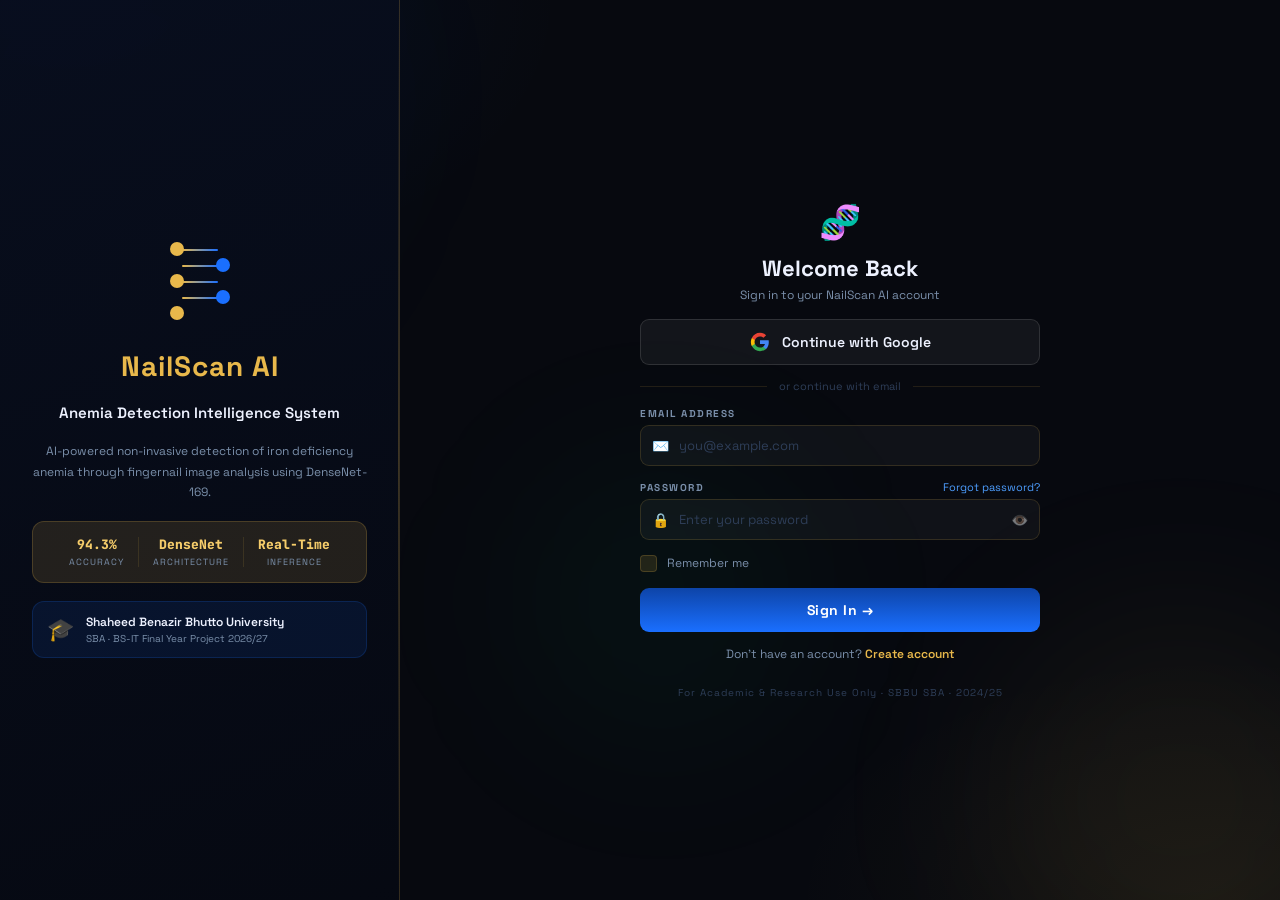
==== login.html @ ba2dc11e "Initial commit: NailScan AI with image validation system" ====
<!DOCTYPE html>
<html lang="en">
<head>
  <meta charset="UTF-8" />
  <meta name="viewport" content="width=device-width, initial-scale=1.0" />
  <title>NailScan AI | Login</title>
  <link rel="stylesheet" href="login.css" />
  <link href="https://fonts.googleapis.com/css2?family=Space+Grotesk:wght@300;400;500;600;700&family=JetBrains+Mono:wght@400;600&display=swap" rel="stylesheet" />
</head>
<body>

  <div class="bg-blob blob1"></div>
  <div class="bg-blob blob2"></div>
  <div class="bg-blob blob3"></div>

  <div class="auth-wrapper">

    <!-- ══ LEFT: BRAND PANEL ══ -->
    <div class="brand-panel">
      <div class="brand-inner">

        <div class="dna-wrap">
          <div class="dna-dot dd1"></div>
          <div class="dna-dot dd2"></div>
          <div class="dna-dot dd3"></div>
          <div class="dna-dot dd4"></div>
          <div class="dna-dot dd5"></div>
          <div class="dna-line dl1"></div>
          <div class="dna-line dl2"></div>
          <div class="dna-line dl3"></div>
          <div class="dna-line dl4"></div>
        </div>

        <div class="brand-name">NailScan AI</div>
        <div class="brand-tag">Anemia Detection Intelligence System</div>
        <div class="brand-desc">AI-powered non-invasive detection of iron deficiency anemia through fingernail image analysis using DenseNet-169.</div>

        <div class="brand-stats">
          <div class="bstat"><div class="bstat-num">94.3%</div><div class="bstat-lbl">Accuracy</div></div>
          <div class="bstat-sep"></div>
          <div class="bstat"><div class="bstat-num">DenseNet</div><div class="bstat-lbl">Architecture</div></div>
          <div class="bstat-sep"></div>
          <div class="bstat"><div class="bstat-num">Real-Time</div><div class="bstat-lbl">Inference</div></div>
        </div>

        <div class="brand-uni">
          <span class="uni-ico">🎓</span>
          <div>
            <div class="uni-name">Shaheed Benazir Bhutto University</div>
            <div class="uni-sub">SBA · BS-IT Final Year Project 2026/27</div>
          </div>
        </div>

      </div>
    </div>

    <!-- ══ RIGHT: AUTH PANEL ══ -->
    <div class="auth-panel">

      <!-- LOGIN -->
      <div class="auth-card active" id="card-login">
        <div class="card-head">
          <span class="card-ico">🧬</span>
          <h1 class="card-title">Welcome Back</h1>
          <p class="card-sub">Sign in to your NailScan AI account</p>
        </div>

        <button class="google-btn" onclick="googleAuth()">
          <svg width="20" height="20" viewBox="0 0 24 24">
            <path d="M22.56 12.25c0-.78-.07-1.53-.2-2.25H12v4.26h5.92c-.26 1.37-1.04 2.53-2.21 3.31v2.77h3.57c2.08-1.92 3.28-4.74 3.28-8.09z" fill="#4285F4"/>
            <path d="M12 23c2.97 0 5.46-.98 7.28-2.66l-3.57-2.77c-.98.66-2.23 1.06-3.71 1.06-2.86 0-5.29-1.93-6.16-4.53H2.18v2.84C3.99 20.53 7.7 23 12 23z" fill="#34A853"/>
            <path d="M5.84 14.09c-.22-.66-.35-1.36-.35-2.09s.13-1.43.35-2.09V7.07H2.18C1.43 8.55 1 10.22 1 12s.43 3.45 1.18 4.93l2.85-2.22.81-.62z" fill="#FBBC05"/>
            <path d="M12 5.38c1.62 0 3.06.56 4.21 1.64l3.15-3.15C17.45 2.09 14.97 1 12 1 7.7 1 3.99 3.47 2.18 7.07l3.66 2.84c.87-2.6 3.3-4.53 6.16-4.53z" fill="#EA4335"/>
          </svg>
          Continue with Google
        </button>

        <div class="or-line"><span>or continue with email</span></div>

        <div class="field">
          <label class="flbl">Email Address</label>
          <div class="fwrap"><span class="fico">✉️</span><input class="finput" id="l-email" type="email" placeholder="you@example.com" /></div>
        </div>

        <div class="field">
          <div class="flbl-row">
            <label class="flbl">Password</label>
            <span class="forgot-lnk" onclick="switchTo('forgot')">Forgot password?</span>
          </div>
          <div class="fwrap">
            <span class="fico">🔒</span>
            <input class="finput" id="l-pass" type="password" placeholder="Enter your password" />
            <span class="eye" onclick="toggleEye('l-pass',this)">👁️</span>
          </div>
        </div>

        <label class="chk-row">
          <input type="checkbox" id="l-rem" />
          <span class="chk-box"></span>
          <span class="chk-txt">Remember me</span>
        </label>

        <button class="sbtn" onclick="doLogin()">Sign In →</button>

        <p class="sw-row">Don't have an account? <span class="sw-lnk" onclick="switchTo('signup')">Create account</span></p>
      </div>

      <!-- SIGNUP -->
      <div class="auth-card" id="card-signup">
        <div class="card-head">
          <span class="card-ico">🧬</span>
          <h1 class="card-title">Create Account</h1>
          <p class="card-sub">Join NailScan AI Research Portal</p>
        </div>

        <button class="google-btn" onclick="googleAuth()">
          <svg width="20" height="20" viewBox="0 0 24 24">
            <path d="M22.56 12.25c0-.78-.07-1.53-.2-2.25H12v4.26h5.92c-.26 1.37-1.04 2.53-2.21 3.31v2.77h3.57c2.08-1.92 3.28-4.74 3.28-8.09z" fill="#4285F4"/>
            <path d="M12 23c2.97 0 5.46-.98 7.28-2.66l-3.57-2.77c-.98.66-2.23 1.06-3.71 1.06-2.86 0-5.29-1.93-6.16-4.53H2.18v2.84C3.99 20.53 7.7 23 12 23z" fill="#34A853"/>
            <path d="M5.84 14.09c-.22-.66-.35-1.36-.35-2.09s.13-1.43.35-2.09V7.07H2.18C1.43 8.55 1 10.22 1 12s.43 3.45 1.18 4.93l2.85-2.22.81-.62z" fill="#FBBC05"/>
            <path d="M12 5.38c1.62 0 3.06.56 4.21 1.64l3.15-3.15C17.45 2.09 14.97 1 12 1 7.7 1 3.99 3.47 2.18 7.07l3.66 2.84c.87-2.6 3.3-4.53 6.16-4.53z" fill="#EA4335"/>
          </svg>
          Sign up with Google
        </button>

        <div class="or-line"><span>or sign up with email</span></div>

        <div class="two-col">
          <div class="field">
            <label class="flbl">First Name</label>
            <div class="fwrap"><span class="fico">👤</span><input class="finput" id="s-fname" type="text" placeholder="Hassan" /></div>
          </div>
          <div class="field">
            <label class="flbl">Last Name</label>
            <div class="fwrap"><span class="fico">👤</span><input class="finput" id="s-lname" type="text" placeholder="Ali" /></div>
          </div>
        </div>

        <div class="field">
          <label class="flbl">Email Address</label>
          <div class="fwrap"><span class="fico">✉️</span><input class="finput" id="s-email" type="email" placeholder="you@example.com" /></div>
        </div>

        <div class="field">
          <label class="flbl">Role</label>
          <div class="fwrap">
            <span class="fico">🏥</span>
            <select class="finput fselect" id="s-role">
              <option>User</option><option>Administrator</option>
            </select>
          </div>
        </div>

        <div class="field">
          <label class="flbl">Password</label>
          <div class="fwrap">
            <span class="fico">🔒</span>
            <input class="finput" id="s-pass" type="password" placeholder="Min. 8 characters" oninput="strengthCheck(this.value)" />
            <span class="eye" onclick="toggleEye('s-pass',this)">👁️</span>
          </div>
          <div class="str-bar"><div class="str-fill" id="str-fill"></div></div>
          <div class="str-txt" id="str-txt"></div>
        </div>

        <div class="field">
          <label class="flbl">Confirm Password</label>
          <div class="fwrap">
            <span class="fico">🔒</span>
            <input class="finput" id="s-confirm" type="password" placeholder="Repeat password" />
            <span class="eye" onclick="toggleEye('s-confirm',this)">👁️</span>
          </div>
        </div>

        <label class="chk-row">
          <input type="checkbox" id="s-terms" />
          <span class="chk-box"></span>
          <span class="chk-txt">I agree to the <u>Terms of Use</u> and <u>Privacy Policy</u></span>
        </label>

        <button class="sbtn" onclick="doSignup()">Create Account →</button>

        <p class="sw-row">Already have an account? <span class="sw-lnk" onclick="switchTo('login')">Sign in</span></p>
      </div>

      <!-- FORGOT -->
      <div class="auth-card" id="card-forgot">
        <div class="card-head">
          <span class="card-ico">🔑</span>
          <h1 class="card-title">Reset Password</h1>
          <p class="card-sub">We'll send a reset link to your email</p>
        </div>

        <div class="field">
          <label class="flbl">Email Address</label>
          <div class="fwrap"><span class="fico">✉️</span><input class="finput" id="f-email" type="email" placeholder="you@example.com" /></div>
        </div>

        <button class="sbtn" onclick="doForgot()">Send Reset Link →</button>
        <p class="sw-row"><span class="sw-lnk" onclick="switchTo('login')">← Back to Sign In</span></p>
      </div>

      <div class="auth-footer">For Academic &amp; Research Use Only · SBBU SBA · 2024/25</div>

    </div>
  </div>

  <div id="toasts"></div>
  <script src="login.js"></script>
</body>
</html>
---- login.css ----
/* ═══════════════════════════════════════════
   NAILSCAN AI — login.css
   Dark Gold Theme · Login + Signup
═══════════════════════════════════════════ */

@import url('https://fonts.googleapis.com/css2?family=Space+Grotesk:wght@300;400;500;600;700&family=JetBrains+Mono:wght@400;600&display=swap');

:root {
  --bg:        #07090f;
  --panel:     #0a1022;
  --gold:      #e8b84b;
  --goldbrt:   #f5cc6a;
  --golddim:   rgba(232,184,75,0.12);
  --goldbdr:   rgba(232,184,75,0.20);
  --blue:      #1a6fff;
  --bluebrt:   #4d9eff;
  --bluedim:   rgba(26,111,255,0.10);
  --red:       #ff4060;
  --green:     #10d98a;
  --txtpri:    #eef2ff;
  --txtsec:    #7a8faa;
  --txtmut:    #2e3e58;
  --bdr:       rgba(232,184,75,0.12);
  --r:         12px;
  --rsm:       9px;
  --font:      'Space Grotesk', sans-serif;
  --mono:      'JetBrains Mono', monospace;
  --t:         0.2s ease;
}

*, *::before, *::after { box-sizing: border-box; margin: 0; padding: 0; }
html, body { height: 100%; }

body {
  font-family: var(--font);
  background: var(--bg);
  color: var(--txtpri);
  min-height: 100vh;
  overflow-x: hidden;
  background-image:
    radial-gradient(ellipse 65% 55% at 5% 0%,   rgba(26,111,255,0.08) 0%, transparent 60%),
    radial-gradient(ellipse 55% 45% at 95% 100%, rgba(232,184,75,0.06) 0%, transparent 60%);
}

/* ── Scrollbar ── */
::-webkit-scrollbar { width: 4px; }
::-webkit-scrollbar-thumb { background: var(--goldbdr); border-radius: 99px; }

/* ════════════════════════════════════════════
   BACKGROUND BLOBS
════════════════════════════════════════════ */
.bg-blob {
  position: fixed;
  border-radius: 50%;
  filter: blur(80px);
  pointer-events: none;
  z-index: 0;
  animation: blobFloat ease-in-out infinite;
}
.blob1 { width:500px; height:500px; background:rgba(26,111,255,0.06);  top:-150px;  left:-150px;  animation-duration:20s; }
.blob2 { width:400px; height:400px; background:rgba(232,184,75,0.05);  bottom:-100px; right:-100px; animation-duration:25s; animation-delay:5s; }
.blob3 { width:300px; height:300px; background:rgba(16,217,138,0.04);  top:50%;     left:40%;    animation-duration:18s; animation-delay:10s; }
@keyframes blobFloat {
  0%,100% { transform: translate(0,0) scale(1); }
  33%      { transform: translate(20px,-20px) scale(1.05); }
  66%      { transform: translate(-15px,15px) scale(0.97); }
}

/* ════════════════════════════════════════════
   LAYOUT
════════════════════════════════════════════ */
.auth-wrapper {
  display: flex;
  min-height: 100vh;
  position: relative;
  z-index: 1;
}

/* ════════════════════════════════════════════
   LEFT — BRAND PANEL
════════════════════════════════════════════ */
.brand-panel {
  width: 400px;
  flex-shrink: 0;
  background: linear-gradient(160deg, rgba(8,14,30,0.98) 0%, rgba(6,9,18,0.99) 100%);
  border-right: 1px solid var(--goldbdr);
  display: flex;
  align-items: center;
  justify-content: center;
  padding: 40px 32px;
  position: sticky;
  top: 0;
  height: 100vh;
  overflow: hidden;
}
.brand-panel::after {
  content: '';
  position: absolute;
  top: 0; right: 0;
  width: 1px; height: 100%;
  background: linear-gradient(180deg, transparent 0%, var(--gold) 50%, transparent 100%);
  opacity: 0.25;
}

.brand-inner {
  display: flex;
  flex-direction: column;
  gap: 18px;
  width: 100%;
}

/* DNA */
.dna-wrap {
  position: relative;
  width: 64px;
  height: 84px;
  margin: 0 auto 4px;
}
.dna-dot {
  position: absolute;
  width: 14px; height: 14px;
  border-radius: 50%;
  animation: dnaPop 1.4s ease-in-out infinite;
}
.dd1{left:2px;  top:0px;  background:var(--gold);  animation-delay:0s;}
.dd2{right:2px; top:16px; background:var(--blue);  animation-delay:0.2s;}
.dd3{left:2px;  top:32px; background:var(--gold);  animation-delay:0.4s;}
.dd4{right:2px; top:48px; background:var(--blue);  animation-delay:0.6s;}
.dd5{left:2px;  top:64px; background:var(--gold);  animation-delay:0.8s;}
.dna-line {
  position: absolute;
  height: 2px; left:14px; right:14px;
  background: linear-gradient(90deg, var(--gold), var(--blue));
  border-radius: 99px;
  animation: dnaLine 1.4s ease-in-out infinite;
}
.dl1{top:7px;  animation-delay:0.1s;}
.dl2{top:23px; animation-delay:0.3s;}
.dl3{top:39px; animation-delay:0.5s;}
.dl4{top:55px; animation-delay:0.7s;}
@keyframes dnaPop  { 0%,100%{transform:scale(1); opacity:1;} 50%{transform:scale(1.3); opacity:0.6;} }
@keyframes dnaLine { 0%,100%{opacity:0.4; transform:scaleX(1);} 50%{opacity:1; transform:scaleX(0.6);} }

.brand-name {
  font-size: 28px;
  font-weight: 800;
  color: var(--gold);
  letter-spacing: 1px;
  text-align: center;
}
.brand-tag {
  font-size: 15px;
  font-weight: 600;
  color: var(--txtpri);
  text-align: center;
  line-height: 1.4;
}
.brand-desc {
  font-size: 12px;
  color: var(--txtsec);
  line-height: 1.7;
  text-align: center;
}

.brand-stats {
  display: flex;
  align-items: center;
  justify-content: center;
  gap: 14px;
  background: var(--golddim);
  border: 1px solid var(--goldbdr);
  border-radius: var(--r);
  padding: 14px 10px;
}
.bstat { text-align: center; }
.bstat-num { font-size: 13px; font-weight: 800; color: var(--goldbrt); font-family: var(--mono); }
.bstat-lbl { font-size: 9px; color: var(--txtsec); text-transform: uppercase; letter-spacing: 1px; margin-top: 3px; }
.bstat-sep { width: 1px; height: 30px; background: var(--bdr); }

.brand-uni {
  display: flex;
  align-items: center;
  gap: 12px;
  background: var(--bluedim);
  border: 1px solid rgba(26,111,255,0.18);
  border-radius: var(--r);
  padding: 12px 14px;
}
.uni-ico  { font-size: 22px; flex-shrink: 0; }
.uni-name { font-size: 12px; font-weight: 600; color: var(--txtpri); }
.uni-sub  { font-size: 10px; color: var(--txtsec); margin-top: 2px; }

/* ════════════════════════════════════════════
   RIGHT — AUTH PANEL
════════════════════════════════════════════ */
.auth-panel {
  flex: 1;
  display: flex;
  flex-direction: column;
  align-items: center;
  justify-content: center;
  padding: 40px 24px;
  overflow-y: auto;
  position: relative;
  min-height: 100vh;
}

/* ── Auth Card ── */
.auth-card {
  display: none;
  flex-direction: column;
  gap: 14px;
  width: 100%;
  max-width: 400px;
  animation: cardSlide 0.35s ease;
}
.auth-card.active { display: flex; }
@keyframes cardSlide {
  from { opacity: 0; transform: translateY(16px); }
  to   { opacity: 1; transform: translateY(0); }
}

/* Header */
.card-head { text-align: center; margin-bottom: 2px; }
.card-ico   { font-size: 34px; display: block; margin-bottom: 10px; }
.card-title { font-size: 22px; font-weight: 700; color: var(--txtpri); margin-bottom: 5px; }
.card-sub   { font-size: 12px; color: var(--txtsec); }

/* ── Google Button ── */
.google-btn {
  display: flex;
  align-items: center;
  justify-content: center;
  gap: 12px;
  width: 100%;
  padding: 12px 16px;
  background: rgba(255,255,255,0.05);
  border: 1px solid rgba(255,255,255,0.12);
  border-radius: var(--rsm);
  color: var(--txtpri);
  font-size: 14px;
  font-weight: 600;
  font-family: var(--font);
  cursor: pointer;
  transition: all var(--t);
}
.google-btn:hover {
  background: rgba(255,255,255,0.09);
  border-color: rgba(255,255,255,0.22);
  transform: translateY(-1px);
  box-shadow: 0 6px 20px rgba(0,0,0,0.3);
}
.google-btn:active { transform: translateY(0); }

/* ── OR Divider ── */
.or-line {
  display: flex;
  align-items: center;
  gap: 12px;
  color: var(--txtmut);
  font-size: 11px;
}
.or-line::before,
.or-line::after { content:''; flex:1; height:1px; background:var(--bdr); }

/* ── Field ── */
.field { display: flex; flex-direction: column; gap: 5px; }
.flbl {
  font-size: 10px;
  font-weight: 700;
  color: var(--txtsec);
  text-transform: uppercase;
  letter-spacing: 1.5px;
}
.flbl-row {
  display: flex;
  justify-content: space-between;
  align-items: center;
}
.forgot-lnk {
  font-size: 11px;
  color: var(--bluebrt);
  cursor: pointer;
  transition: color var(--t);
}
.forgot-lnk:hover { color: var(--gold); }

.fwrap {
  position: relative;
  display: flex;
  align-items: center;
}
.fico {
  position: absolute;
  left: 12px;
  font-size: 14px;
  pointer-events: none;
  z-index: 1;
  line-height: 1;
}
.finput {
  width: 100%;
  background: rgba(255,255,255,0.04);
  border: 1px solid rgba(232,184,75,0.16);
  border-radius: var(--rsm);
  padding: 11px 40px 11px 38px;
  font-size: 13px;
  color: var(--txtpri);
  font-family: var(--font);
  outline: none;
  transition: border-color var(--t), background var(--t), box-shadow var(--t);
}
.finput:focus {
  border-color: rgba(232,184,75,0.50);
  background: rgba(255,255,255,0.06);
  box-shadow: 0 0 0 3px rgba(232,184,75,0.07);
}
.finput::placeholder { color: var(--txtmut); }
.finput.err { border-color: rgba(255,64,96,0.55) !important; }
.finput.ok  { border-color: rgba(16,217,138,0.45); }
.fselect { cursor: pointer; }
.fselect option { background: var(--panel); color: var(--txtpri); }

.eye {
  position: absolute;
  right: 12px;
  font-size: 14px;
  cursor: pointer;
  opacity: 0.45;
  transition: opacity var(--t);
  user-select: none;
}
.eye:hover { opacity: 1; }

/* Two columns */
.two-col { display: grid; grid-template-columns: 1fr 1fr; gap: 10px; }

/* Password strength */
.str-bar  { height: 4px; background: rgba(255,255,255,0.05); border-radius: 99px; overflow: hidden; margin-top: 5px; }
.str-fill { height: 100%; width: 0%; border-radius: 99px; transition: width 0.4s ease, background 0.4s ease; }
.str-txt  { font-size: 10px; margin-top: 3px; font-weight: 600; }

/* Checkbox */
.chk-row {
  display: flex;
  align-items: flex-start;
  gap: 10px;
  cursor: pointer;
}
.chk-row input[type="checkbox"] { display: none; }
.chk-box {
  width: 17px; height: 17px;
  border: 1.5px solid var(--goldbdr);
  border-radius: 4px;
  background: var(--golddim);
  flex-shrink: 0;
  margin-top: 1px;
  display: flex;
  align-items: center;
  justify-content: center;
  transition: all var(--t);
  font-size: 10px;
  font-weight: 700;
  color: var(--bg);
}
.chk-row input:checked + .chk-box {
  background: var(--gold);
  border-color: var(--gold);
}
.chk-row input:checked + .chk-box::after { content: '✓'; }
.chk-txt { font-size: 12px; color: var(--txtsec); line-height: 1.5; }

/* Submit Button */
.sbtn {
  width: 100%;
  padding: 13px;
  background: linear-gradient(180deg, #0d44a8, #1a6fff);
  border: none;
  border-radius: var(--rsm);
  color: #fff;
  font-size: 14px;
  font-weight: 700;
  font-family: var(--font);
  cursor: pointer;
  transition: all var(--t);
  letter-spacing: 0.5px;
  margin-top: 2px;
}
.sbtn:hover  { opacity: 0.88; transform: translateY(-1px); box-shadow: 0 8px 28px rgba(26,111,255,0.28); }
.sbtn:active { transform: translateY(0); }

/* Switch row */
.sw-row  { text-align: center; font-size: 12px; color: var(--txtsec); }
.sw-lnk  { color: var(--gold); font-weight: 600; cursor: pointer; transition: color var(--t); }
.sw-lnk:hover { color: var(--goldbrt); text-decoration: underline; }

/* Footer */
.auth-footer {
  margin-top: 24px;
  font-size: 10px;
  color: var(--txtmut);
  text-align: center;
  letter-spacing: 1px;
}

/* ════════════════════════════════════════════
   TOAST NOTIFICATIONS
════════════════════════════════════════════ */
#toasts {
  position: fixed;
  bottom: 22px; right: 22px;
  z-index: 9999;
  display: flex;
  flex-direction: column;
  gap: 10px;
  pointer-events: none;
}
.toast {
  display: flex;
  align-items: center;
  gap: 10px;
  padding: 12px 16px;
  border-radius: var(--r);
  background: #0d1528;
  border: 1px solid var(--goldbdr);
  font-size: 12px;
  font-weight: 600;
  color: var(--txtpri);
  font-family: var(--font);
  min-width: 220px;
  max-width: 300px;
  box-shadow: 0 8px 32px rgba(0,0,0,0.4);
  pointer-events: all;
  animation: toastIn 0.3s ease;
}
.toast.success { border-color: rgba(16,217,138,0.35); }
.toast.error   { border-color: rgba(255,64,96,0.35); }
.toast.info    { border-color: rgba(26,111,255,0.35); }
.toast.warning { border-color: rgba(232,184,75,0.35); }
.t-ico  { font-size: 16px; flex-shrink: 0; }
.t-msg  { flex: 1; line-height: 1.4; }
.toast.out { animation: toastOut 0.3s ease forwards; }
@keyframes toastIn  { from{opacity:0;transform:translateX(28px)} to{opacity:1;transform:translateX(0)} }
@keyframes toastOut { from{opacity:1;transform:translateX(0)} to{opacity:0;transform:translateX(28px)} }

/* ════════════════════════════════════════════
   RESPONSIVE
════════════════════════════════════════════ */
@media (max-width: 860px) {
  .brand-panel { width: 320px; padding: 30px 22px; }
}
@media (max-width: 650px) {
  body { overflow-y: auto; }
  .auth-wrapper { flex-direction: column; }
  .brand-panel {
    width: 100%;
    height: auto;
    position: static;
    border-right: none;
    border-bottom: 1px solid var(--goldbdr);
    padding: 28px 20px 22px;
  }
  .brand-desc { display: none; }
  .brand-inner { gap: 12px; }
  .auth-panel { padding: 28px 16px 40px; min-height: auto; }
}
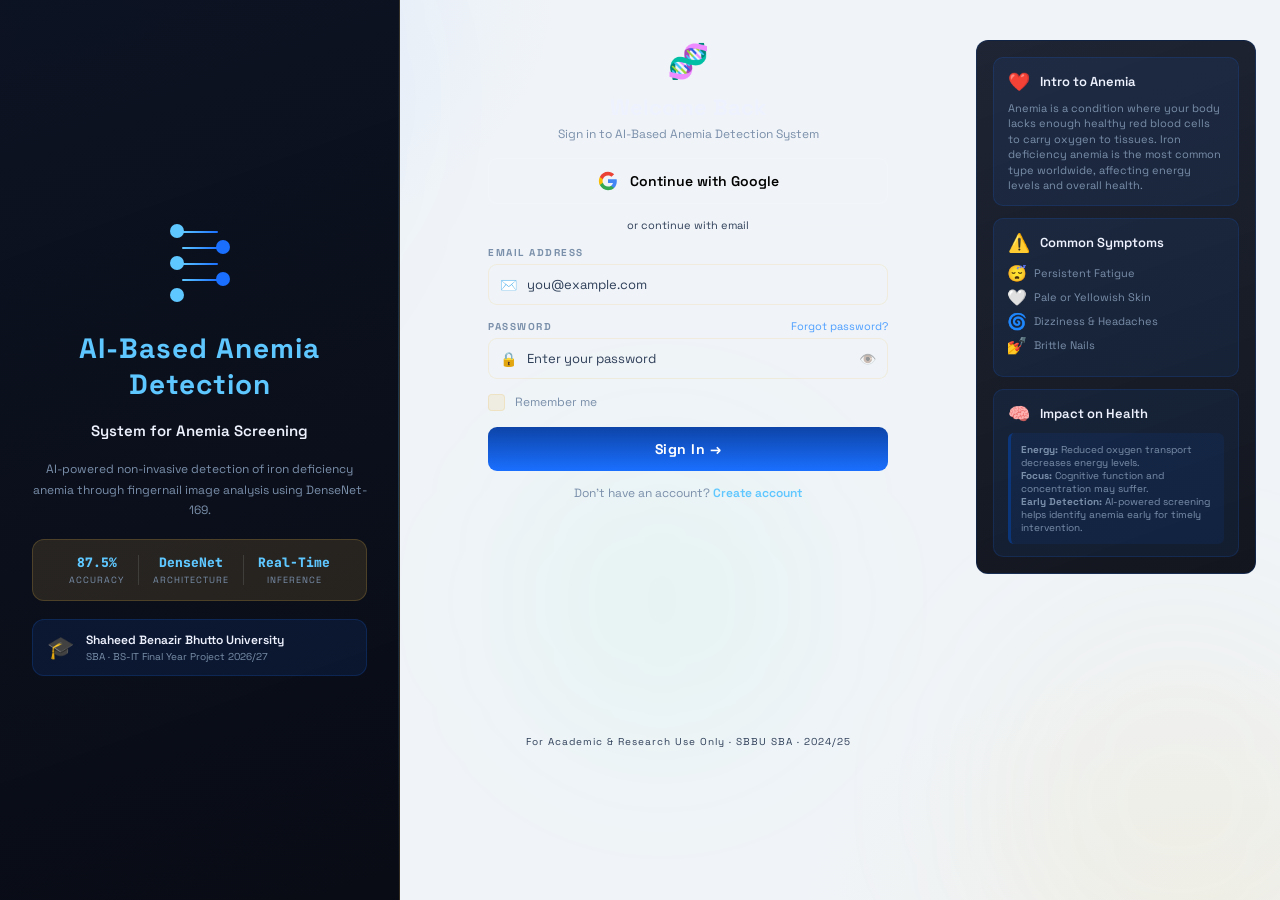
==== commit add6c867: "hello" ====
--- a/login.html
+++ b/login.html
@@ -3,9 +3,216 @@
 <head>
   <meta charset="UTF-8" />
   <meta name="viewport" content="width=device-width, initial-scale=1.0" />
-  <title>NailScan AI | Login</title>
+  <title>AI-Based Anemia Detection System | Login</title>
   <link rel="stylesheet" href="login.css" />
   <link href="https://fonts.googleapis.com/css2?family=Space+Grotesk:wght@300;400;500;600;700&family=JetBrains+Mono:wght@400;600&display=swap" rel="stylesheet" />
+  <style>
+    /* ═══════════════════════════════════════════
+       ANEMIA EDUCATION SECTION STYLES
+    ═══════════════════════════════════════════ */
+
+    .auth-panel {
+      display: grid;
+      grid-template-columns: 1fr 300px;
+      gap: 30px;
+      align-items: flex-start;
+      padding: 40px 24px;
+      overflow-y: auto;
+      position: relative;
+      min-height: 100vh;
+    }
+
+    .auth-form-wrapper {
+      display: flex;
+      flex-direction: column;
+      align-items: center;
+      justify-content: center;
+      width: 100%;
+    }
+
+    .anemia-info-section {
+      padding: 16px;
+      display: flex;
+      flex-direction: column;
+      gap: 12px;
+      animation: fadeInUp 0.6s ease-out;
+      position: sticky;
+      top: -10px;
+      height: fit-content;
+      background: linear-gradient(160deg, rgba(8,14,30,0.9) 0%, rgba(6,9,18,0.95) 100%);
+      border: 1px solid rgba(0, 82, 204, 0.2);
+      border-radius: 12px;
+    }
+
+    .anemia-card {
+      background: rgba(26,111,255,0.08);
+      border: 1px solid rgba(26,111,255,0.15);
+      border-radius: 10px;
+      padding: 12px 14px;
+      animation: fadeInUp 0.6s ease-out;
+    }
+
+    .anemia-card:nth-child(2) {
+      animation-delay: 0.1s;
+    }
+
+    .anemia-card:nth-child(3) {
+      animation-delay: 0.2s;
+    }
+
+    .anemia-header {
+      display: flex;
+      align-items: center;
+      gap: 10px;
+      margin-bottom: 8px;
+    }
+
+    .anemia-header h3 {
+      font-size: 13px;
+      font-weight: 600;
+      color: #eef2ff;
+      margin: 0;
+    }
+
+    .anemia-header-icon {
+      font-size: 18px;
+      animation: heartbeat 1.5s ease-in-out infinite;
+    }
+
+    .anemia-desc {
+      font-size: 11px;
+      color: #7a8faa;
+      line-height: 1.4;
+      margin: 0;
+    }
+
+    .symptoms-list {
+      list-style: none;
+      margin: 10px 0;
+      padding: 0;
+      display: flex;
+      flex-direction: column;
+      gap: 6px;
+    }
+
+    .symptoms-list li {
+      display: flex;
+      align-items: center;
+      gap: 8px;
+      font-size: 11px;
+      color: #7a8faa;
+    }
+
+    .symptom-icon {
+      font-size: 16px;
+      display: inline-flex;
+      align-items: center;
+      justify-content: center;
+      width: 18px;
+      height: 18px;
+      transition: transform 0.3s ease, filter 0.3s ease;
+    }
+
+    .symptoms-list li:hover .symptom-icon {
+      transform: scale(1.2) rotate(5deg);
+      filter: brightness(1.2);
+    }
+
+    .impacts-box {
+      background: rgba(0, 82, 204, 0.1);
+      border-left: 3px solid rgba(0, 82, 204, 0.4);
+      padding: 10px;
+      border-radius: 6px;
+    }
+
+    .impacts-box p {
+      margin: 0;
+      font-size: 10px;
+      color: #7a8faa;
+      line-height: 1.3;
+    }
+
+    .blood-cell-animation {
+      width: 50px;
+      height: 50px;
+      margin: 0 auto 8px;
+    }
+
+    @keyframes fadeInUp {
+      from {
+        opacity: 0;
+        transform: translateY(20px);
+      }
+      to {
+        opacity: 1;
+        transform: translateY(0);
+      }
+    }
+
+    @keyframes heartbeat {
+      0%, 100% {
+        transform: scale(1);
+      }
+      25% {
+        transform: scale(1.1);
+      }
+      50% {
+        transform: scale(1);
+      }
+    }
+
+    /* Responsive Design */
+    @media (max-width: 1400px) {
+      .auth-panel {
+        grid-template-columns: 1fr 280px;
+        gap: 24px;
+      }
+    }
+
+    @media (max-width: 1024px) {
+      .auth-panel {
+        grid-template-columns: 1fr;
+        gap: 20px;
+      }
+
+      .anemia-info-section {
+        order: -1;
+        position: static;
+        padding: 20px 0;
+        display: grid;
+        grid-template-columns: repeat(3, 1fr);
+        gap: 12px;
+      }
+
+      .blood-cell-animation {
+        grid-column: 1 / -1;
+      }
+    }
+
+    @media (max-width: 768px) {
+      .auth-panel {
+        padding: 20px 12px 40px;
+        min-height: auto;
+      }
+
+      .anemia-info-section {
+        grid-template-columns: 1fr;
+        padding: 16px 0;
+      }
+
+      .anemia-card {
+        padding: 12px;
+      }
+
+      .anemia-header h3 {
+        font-size: 13px;
+      }
+
+      .anemia-desc {
+        font-size: 11px;
+      }
+    }
+  </style>
 </head>
 <body>
 
@@ -31,12 +238,12 @@
           <div class="dna-line dl4"></div>
         </div>
 
-        <div class="brand-name">NailScan AI</div>
-        <div class="brand-tag">Anemia Detection Intelligence System</div>
+        <div class="brand-name">AI-Based Anemia Detection</div>
+        <div class="brand-tag">System for Anemia Screening</div>
         <div class="brand-desc">AI-powered non-invasive detection of iron deficiency anemia through fingernail image analysis using DenseNet-169.</div>
 
         <div class="brand-stats">
-          <div class="bstat"><div class="bstat-num">94.3%</div><div class="bstat-lbl">Accuracy</div></div>
+          <div class="bstat"><div class="bstat-num">87.5%</div><div class="bstat-lbl">Accuracy</div></div>
           <div class="bstat-sep"></div>
           <div class="bstat"><div class="bstat-num">DenseNet</div><div class="bstat-lbl">Architecture</div></div>
           <div class="bstat-sep"></div>
@@ -57,12 +264,15 @@
     <!-- ══ RIGHT: AUTH PANEL ══ -->
     <div class="auth-panel">
 
+      <!-- AUTH FORMS WRAPPER -->
+      <div class="auth-form-wrapper">
+
       <!-- LOGIN -->
       <div class="auth-card active" id="card-login">
         <div class="card-head">
           <span class="card-ico">🧬</span>
           <h1 class="card-title">Welcome Back</h1>
-          <p class="card-sub">Sign in to your NailScan AI account</p>
+          <p class="card-sub">Sign in to AI-Based Anemia Detection System</p>
         </div>
 
         <button class="google-btn" onclick="googleAuth()">
@@ -110,7 +320,7 @@
         <div class="card-head">
           <span class="card-ico">🧬</span>
           <h1 class="card-title">Create Account</h1>
-          <p class="card-sub">Join NailScan AI Research Portal</p>
+          <p class="card-sub">Join AI-Based Anemia Detection Research Portal</p>
         </div>
 
         <button class="google-btn" onclick="googleAuth()">
@@ -199,6 +409,52 @@
         <p class="sw-row"><span class="sw-lnk" onclick="switchTo('login')">← Back to Sign In</span></p>
       </div>
 
+      </div><!-- END: auth-form-wrapper -->
+
+      <!-- ANEMIA INFO SECTION -->
+      <div class="anemia-info-section">
+
+        <!-- Intro to Anemia -->
+        <div class="anemia-card">
+          <div class="anemia-header">
+            <span class="anemia-header-icon">❤️</span>
+            <h3>Intro to Anemia</h3>
+          </div>
+          <p class="anemia-desc">
+            Anemia is a condition where your body lacks enough healthy red blood cells to carry oxygen to tissues. Iron deficiency anemia is the most common type worldwide, affecting energy levels and overall health.
+          </p>
+        </div>
+
+        <!-- Symptoms -->
+        <div class="anemia-card">
+          <div class="anemia-header">
+            <span class="anemia-header-icon">⚠️</span>
+            <h3>Common Symptoms</h3>
+          </div>
+          <ul class="symptoms-list">
+            <li><span class="symptom-icon">😴</span> Persistent Fatigue</li>
+            <li><span class="symptom-icon">🤍</span> Pale or Yellowish Skin</li>
+            <li><span class="symptom-icon">🌀</span> Dizziness & Headaches</li>
+            <li><span class="symptom-icon">💅</span> Brittle Nails</li>
+          </ul>
+        </div>
+
+        <!-- Impact Section -->
+        <div class="anemia-card">
+          <div class="anemia-header">
+            <span class="anemia-header-icon">🧠</span>
+            <h3>Impact on Health</h3>
+          </div>
+          <div class="impacts-box">
+            <p>
+              <strong>Energy:</strong> Reduced oxygen transport decreases energy levels.<br/>
+              <strong>Focus:</strong> Cognitive function and concentration may suffer.<br/>
+              <strong>Early Detection:</strong> AI-powered screening helps identify anemia early for timely intervention.
+            </p>
+          </div>
+        </div>
+      </div>
+
       <div class="auth-footer">For Academic &amp; Research Use Only · SBBU SBA · 2024/25</div>
 
     </div>
--- a/login.css
+++ b/login.css
@@ -6,10 +6,10 @@
 @import url('https://fonts.googleapis.com/css2?family=Space+Grotesk:wght@300;400;500;600;700&family=JetBrains+Mono:wght@400;600&display=swap');
 
 :root {
-  --bg:        #07090f;
-  --panel:     #0a1022;
-  --gold:      #e8b84b;
-  --goldbrt:   #f5cc6a;
+  --bg:        #f0f4f8;
+  --panel:     #ffffff;
+  --gold:      #5fc7ff;
+  --goldbrt:   #5fc7ff;
   --golddim:   rgba(232,184,75,0.12);
   --goldbdr:   rgba(232,184,75,0.20);
   --blue:      #1a6fff;
@@ -20,7 +20,7 @@
   --txtpri:    #eef2ff;
   --txtsec:    #7a8faa;
   --txtmut:    #2e3e58;
-  --bdr:       rgba(232,184,75,0.12);
+  --bdr:       rgba(244, 244, 244, 0.12);
   --r:         12px;
   --rsm:       9px;
   --font:      'Space Grotesk', sans-serif;
@@ -237,7 +237,7 @@
   background: rgba(255,255,255,0.05);
   border: 1px solid rgba(255,255,255,0.12);
   border-radius: var(--rsm);
-  color: var(--txtpri);
+  color: #000000;
   font-size: 14px;
   font-weight: 600;
   font-family: var(--font);
@@ -421,24 +421,25 @@
   gap: 10px;
   padding: 12px 16px;
   border-radius: var(--r);
-  background: #0d1528;
-  border: 1px solid var(--goldbdr);
+  background: #ffffff;
+  border: 1px solid rgba(37,99,235,0.15);
+  border-left: 4px solid var(--blue);
   font-size: 12px;
   font-weight: 600;
-  color: var(--txtpri);
+  color: #1e3a5f;
   font-family: var(--font);
   min-width: 220px;
   max-width: 300px;
-  box-shadow: 0 8px 32px rgba(0,0,0,0.4);
+  box-shadow: 0 4px 20px rgba(37,99,235,0.15);
   pointer-events: all;
   animation: toastIn 0.3s ease;
 }
-.toast.success { border-color: rgba(16,217,138,0.35); }
-.toast.error   { border-color: rgba(255,64,96,0.35); }
-.toast.info    { border-color: rgba(26,111,255,0.35); }
-.toast.warning { border-color: rgba(232,184,75,0.35); }
+.toast.success { border-left-color: #16a34a; }
+.toast.error   { border-left-color: #dc2626; }
+.toast.info    { border-left-color: #2563eb; }
+.toast.warning { border-left-color: #d97706; }
 .t-ico  { font-size: 16px; flex-shrink: 0; }
-.t-msg  { flex: 1; line-height: 1.4; }
+.t-msg  { flex: 1; line-height: 1.4; color: #1e3a5f; }
 .toast.out { animation: toastOut 0.3s ease forwards; }
 @keyframes toastIn  { from{opacity:0;transform:translateX(28px)} to{opacity:1;transform:translateX(0)} }
 @keyframes toastOut { from{opacity:1;transform:translateX(0)} to{opacity:0;transform:translateX(28px)} }
